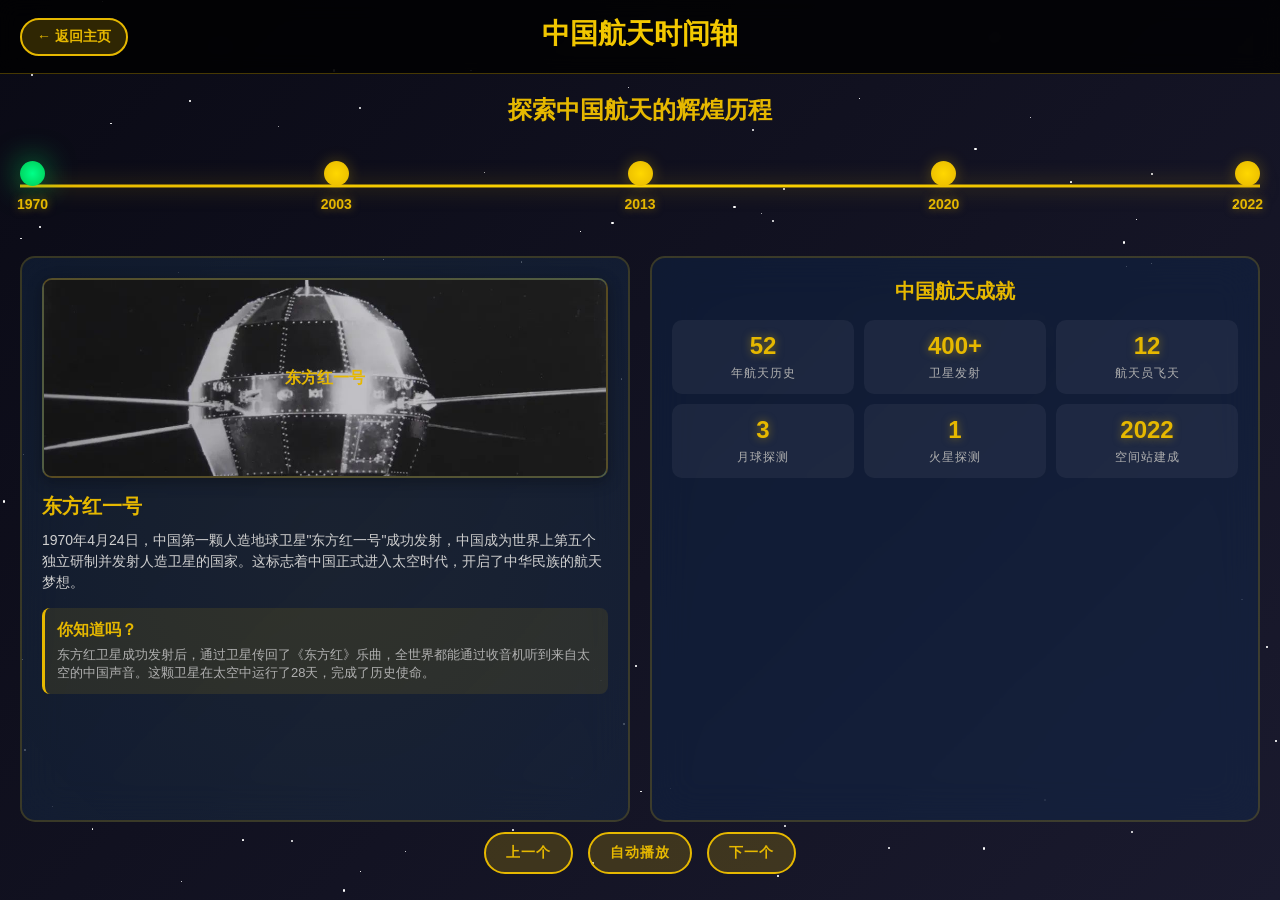
==== timeline-v2.html @ 58a010bd "Add files via upload" ====
<!DOCTYPE html>
<html lang="zh-CN">
<head>
    <meta charset="UTF-8">
    <meta name="viewport" content="width=device-width, initial-scale=1.0">
    <title>中国航天时间轴 - 紧凑版</title>
    
    <!-- CSS文件 -->
    <link rel="stylesheet" href="css/timeline-v2.css">
    
    <!-- 响应式viewport设置 -->
    <meta name="viewport" content="width=device-width, initial-scale=1.0, maximum-scale=1.0, user-scalable=no">
    
    <!-- 移动端优化 -->
    <meta name="mobile-web-app-capable" content="yes">
    <meta name="apple-mobile-web-app-capable" content="yes">
    <meta name="apple-mobile-web-app-status-bar-style" content="black-translucent">
</head>
<body>
    <!-- 星空背景 -->
    <div class="stars" id="stars"></div>

    <!-- 头部导航 -->
    <header>
        <a href="index.html" class="back-button">← 返回主页</a>
        <h1>中国航天时间轴</h1>
    </header>

    <!-- 主容器 -->
    <div class="main-container">
        <!-- 时间轴部分 -->
        <section class="timeline-section">
            <h2 class="timeline-title">探索中国航天的辉煌历程</h2>
            
            <div class="timeline-container">
                <div class="timeline-line"></div>
                <div class="timeline-nodes">
                    <div class="timeline-node active" data-year="1970">
                        <span class="timeline-year">1970</span>
                    </div>
                    <div class="timeline-node" data-year="2003">
                        <span class="timeline-year">2003</span>
                    </div>
                    <div class="timeline-node" data-year="2013">
                        <span class="timeline-year">2013</span>
                    </div>
                    <div class="timeline-node" data-year="2020">
                        <span class="timeline-year">2020</span>
                    </div>
                    <div class="timeline-node" data-year="2022">
                        <span class="timeline-year">2022</span>
                    </div>
                </div>
            </div>
        </section>

        <!-- 内容展示区 -->
        <section class="content-section">
            <!-- 事件展示 -->
            <div class="content-display">
                <div class="autoplay-indicator" id="autoplayIndicator">自动播放中</div>
                
                <!-- 1970年事件 -->
                <div class="event-item active" data-year="1970">
                    <div class="image-container" data-alt="东方红一号">
                        <img src="1970.jpg" alt="东方红一号" class="event-image">
                    </div>
                    <h3 class="event-title">东方红一号</h3>
                    <p class="event-description">
                        1970年4月24日，中国第一颗人造地球卫星"东方红一号"成功发射，中国成为世界上第五个独立研制并发射人造卫星的国家。这标志着中国正式进入太空时代，开启了中华民族的航天梦想。
                    </p>
                    <div class="event-fact">
                        <h4>你知道吗？</h4>
                        <p>东方红卫星成功发射后，通过卫星传回了《东方红》乐曲，全世界都能通过收音机听到来自太空的中国声音。这颗卫星在太空中运行了28天，完成了历史使命。</p>
                    </div>
                </div>

                <!-- 2003年事件 -->
                <div class="event-item" data-year="2003">
                    <div class="image-container" data-alt="神舟五号">
                        <img src="2003.jpg" alt="神舟五号" class="event-image">
                    </div>
                    <h3 class="event-title">神舟五号</h3>
                    <p class="event-description">
                        2003年10月15日，神舟五号载人飞船成功发射，航天员杨利伟成为首位进入太空的中国人。中国成为世界上第三个独立掌握载人航天技术的国家，实现了千年飞天梦想。
                    </p>
                    <div class="event-fact">
                        <h4>你知道吗？</h4>
                        <p>杨利伟在太空飞行了21小时23分，绕地球飞行14圈，行程约60万公里。他在太空中展示了中国国旗和联合国旗，并吃上了太空食品，包括八宝饭等中式食品。</p>
                    </div>
                </div>

                <!-- 2013年事件 -->
                <div class="event-item" data-year="2013">
                    <div class="image-container" data-alt="嫦娥三号">
                        <img src="2013.jpg" alt="嫦娥三号" class="event-image">
                    </div>
                    <h3 class="event-title">嫦娥三号</h3>
                    <p class="event-description">
                        2013年12月14日，嫦娥三号探测器成功在月球表面软着陆，中国成为世界上第三个实现月球软着陆的国家。"玉兔号"月球车开始月面巡视探测，创造了月球探测的新纪录。
                    </p>
                    <div class="event-fact">
                        <h4>你知道吗？</h4>
                        <p>"玉兔号"月球车设计寿命为3个月，但实际在月球上工作了972天，远远超出预期。它传回了大量珍贵的月球表面数据和图像，为人类认识月球做出了重要贡献。</p>
                    </div>
                </div>

                <!-- 2020年事件 -->
                <div class="event-item" data-year="2020">
                    <div class="image-container" data-alt="嫦娥五号">
                        <img src="2020.jpg" alt="嫦娥五号" class="event-image">
                    </div>
                    <h3 class="event-title">嫦娥五号</h3>
                    <p class="event-description">
                        2020年11月24日，嫦娥五号探测器成功发射，执行中国首次月球采样返回任务。12月17日，返回器携带约1.7公斤月球样品安全着陆，中国成为世界上第三个实现月球采样返回的国家。
                    </p>
                    <div class="event-fact">
                        <h4>你知道吗？</h4>
                        <p>这是44年来人类再次从月球带回样本，也是中国航天史上的里程碑。嫦娥五号任务经历了11个阶段，23天的太空之旅，创造了多项中国航天新纪录。</p>
                    </div>
                </div>

                <!-- 2022年事件 -->
                <div class="event-item" data-year="2022">
                    <div class="image-container" data-alt="天宫空间站">
                        <img src="2022.jpg" alt="天宫空间站" class="event-image">
                    </div>
                    <h3 class="event-title">天宫空间站</h3>
                    <p class="event-description">
                        2022年，中国天宫空间站完成在轨建造，正式进入应用与发展阶段。中国拥有了自己的长期在轨运行的"太空之家"，成为世界上第三个独立建造空间站的国家。
                    </p>
                    <div class="event-fact">
                        <h4>你知道吗？</h4>
                        <p>天宫空间站设计寿命为10年，可容纳3名航天员长期驻留。航天员在空间站进行了大量科学实验，包括太空育种、材料科学、生命科学等领域的研究。</p>
                    </div>
                </div>
            </div>

            <!-- 统计信息 -->
            <div class="stats-section">
                <h3 class="stats-title">中国航天成就</h3>
                <div class="stats-grid">
                    <div class="stat-item">
                        <div class="stat-number">52</div>
                        <div class="stat-label">年航天历史</div>
                    </div>
                    <div class="stat-item">
                        <div class="stat-number">400+</div>
                        <div class="stat-label">卫星发射</div>
                    </div>
                    <div class="stat-item">
                        <div class="stat-number">12</div>
                        <div class="stat-label">航天员飞天</div>
                    </div>
                    <div class="stat-item">
                        <div class="stat-number">3</div>
                        <div class="stat-label">月球探测</div>
                    </div>
                    <div class="stat-item">
                        <div class="stat-number">1</div>
                        <div class="stat-label">火星探测</div>
                    </div>
                    <div class="stat-item">
                        <div class="stat-number">2022</div>
                        <div class="stat-label">空间站建成</div>
                    </div>
                </div>
            </div>
        </section>

        <!-- 控制按钮 -->
        <div class="controls">
            <button class="control-btn" onclick="previousEvent()">上一个</button>
            <button class="control-btn" onclick="toggleAutoplay()">自动播放</button>
            <button class="control-btn" onclick="nextEvent()">下一个</button>
        </div>
    </div>

    <!-- JavaScript文件 -->
    <script src="js/timeline-v2.js"></script>
</body>
</html>
---- css/timeline-v2.css ----
/* 中国航天时间轴 V2 - 紧凑版 */
* {
    margin: 0;
    padding: 0;
    box-sizing: border-box;
}

body {
    font-family: 'Noto Sans SC', sans-serif;
    background: linear-gradient(135deg, #0a0a15 0%, #1a1a2e 100%);
    color: #ffffff;
    min-height: 100vh;
    overflow: hidden;
    position: relative;
}

/* 星空背景 */
.stars {
    position: fixed;
    top: 0;
    left: 0;
    width: 100%;
    height: 100%;
    pointer-events: none;
    z-index: 1;
}

.star {
    position: absolute;
    background: white;
    border-radius: 50%;
    animation: twinkle 3s infinite;
}

@keyframes twinkle {
    0%, 100% { opacity: 0.2; }
    50% { opacity: 1; }
}

/* 头部导航 */
header {
    position: relative;
    z-index: 100;
    text-align: center;
    padding: 15px;
    background: rgba(0, 0, 0, 0.8);
    backdrop-filter: blur(10px);
    border-bottom: 1px solid rgba(230, 184, 0, 0.3);
}

h1 {
    font-size: 28px;
    background: linear-gradient(135deg, #e6b800 0%, #ffd700 100%);
    -webkit-background-clip: text;
    -webkit-text-fill-color: transparent;
    background-clip: text;
    margin-bottom: 5px;
}

.back-button {
    position: absolute;
    left: 20px;
    top: 50%;
    transform: translateY(-50%);
    background: rgba(230, 184, 0, 0.2);
    border: 2px solid #e6b800;
    color: #e6b800;
    padding: 8px 15px;
    border-radius: 20px;
    text-decoration: none;
    font-weight: 600;
    transition: all 0.3s ease;
    font-size: 14px;
}

.back-button:hover {
    background: #e6b800;
    color: #0a0a15;
    transform: translateY(-50%) scale(1.05);
}

/* 主容器 */
.main-container {
    max-width: 1400px;
    margin: 0 auto;
    padding: 20px;
    position: relative;
    z-index: 10;
    height: calc(100vh - 80px);
    display: flex;
    flex-direction: column;
    overflow: hidden;
}

/* 时间轴部分 */
.timeline-section {
    flex: 0 0 auto;
    display: flex;
    flex-direction: column;
    margin-bottom: 20px;
}

.timeline-title {
    text-align: center;
    font-size: 24px;
    color: #e6b800;
    margin-bottom: 20px;
    font-weight: 600;
}

/* 时间轴容器 */
.timeline-container {
    position: relative;
    padding: 15px 0;
    margin-bottom: 10px;
    height: 80px;
}

/* 时间轴主线 */
.timeline-line {
    position: absolute;
    top: 50%;
    left: 0;
    right: 0;
    height: 3px;
    background: linear-gradient(90deg, #e6b800 0%, #ffd700 50%, #e6b800 100%);
    transform: translateY(-50%);
    box-shadow: 0 0 20px rgba(230, 184, 0, 0.5);
}

/* 时间轴节点 */
.timeline-nodes {
    display: flex;
    justify-content: space-between;
    position: relative;
    z-index: 2;
    max-width: 100%;
    margin: 0 auto;
}

.timeline-node {
    position: relative;
    width: 25px;
    height: 25px;
    background: radial-gradient(circle, #ffd700 0%, #e6b800 100%);
    border-radius: 50%;
    cursor: pointer;
    transition: all 0.3s ease;
    box-shadow: 0 0 15px rgba(230, 184, 0, 0.3);
    flex-shrink: 0;
}

.timeline-node:hover {
    transform: scale(1.3);
    box-shadow: 0 0 25px rgba(230, 184, 0, 0.8);
}

.timeline-node.active {
    background: radial-gradient(circle, #00ff88 0%, #00c853 100%);
    box-shadow: 0 0 30px rgba(0, 200, 83, 0.8);
    animation: pulse 2s ease-in-out infinite;
}

@keyframes pulse {
    0%, 100% { transform: scale(1); }
    50% { transform: scale(1.2); }
}

.timeline-year {
    position: absolute;
    top: 35px;
    left: 50%;
    transform: translateX(-50%);
    font-size: 14px;
    font-weight: 600;
    color: #e6b800;
    white-space: nowrap;
    text-shadow: 0 0 8px rgba(230, 184, 0, 0.5);
}

/* 内容展示区 */
.content-section {
    display: grid;
    grid-template-columns: 1fr 1fr;
    gap: 20px;
    flex: 1;
    min-height: 0;
    max-height: calc(100vh - 280px);
    overflow: hidden;
}

.content-display {
    background: rgba(15, 52, 96, 0.3);
    backdrop-filter: blur(20px);
    border-radius: 15px;
    padding: 20px;
    border: 2px solid rgba(230, 184, 0, 0.2);
    position: relative;
    overflow: hidden;
    display: flex;
    flex-direction: column;
    min-height: 0;
    height: 100%;
}

.content-display::before {
    content: '';
    position: absolute;
    top: -50%;
    left: -50%;
    width: 200%;
    height: 200%;
    background: radial-gradient(circle, rgba(230, 184, 0, 0.05) 0%, transparent 70%);
    animation: rotate 20s linear infinite;
}

@keyframes rotate {
    from { transform: rotate(0deg); }
    to { transform: rotate(360deg); }
}

/* 图片容器 */
.image-container {
    position: relative;
    width: 100%;
    height: 200px;
    min-height: 200px;
    margin-bottom: 15px;
    overflow: hidden;
    border-radius: 10px;
    background: linear-gradient(135deg, #1a1a2e 0%, #0f3460 100%);
    display: flex;
    align-items: center;
    justify-content: center;
    border: 2px solid rgba(230, 184, 0, 0.3);
    box-shadow: 0 4px 15px rgba(0, 0, 0, 0.3);
}

.event-image {
    width: 100%;
    height: 100%;
    object-fit: cover;
    object-position: center;
    transition: transform 0.3s ease;
    display: block;
}

.event-image:hover {
    transform: scale(1.05);
}

/* 图片加载失败的占位符 */
.image-container::before {
    content: attr(data-alt);
    position: absolute;
    color: #e6b800;
    font-size: 16px;
    font-weight: 600;
    text-align: center;
    z-index: 1;
    pointer-events: none;
}

.event-title {
    font-size: 20px;
    color: #e6b800;
    margin-bottom: 10px;
    font-weight: 700;
    position: relative;
    z-index: 2;
}

.event-description {
    font-size: 14px;
    line-height: 1.5;
    color: #d0d0d0;
    margin-bottom: 15px;
    position: relative;
    z-index: 2;
    flex: 1;
    overflow-y: auto;
    max-height: 120px;
}

.event-fact {
    background: rgba(230, 184, 0, 0.1);
    border-left: 3px solid #e6b800;
    padding: 12px;
    border-radius: 8px;
    position: relative;
    z-index: 2;
    margin-top: auto;
}

.event-fact h4 {
    color: #e6b800;
    margin-bottom: 5px;
    font-size: 16px;
}

.event-fact p {
    color: #b0b0b0;
    line-height: 1.4;
    font-size: 13px;
}

/* 统计信息 */
.stats-section {
    background: rgba(15, 52, 96, 0.3);
    backdrop-filter: blur(20px);
    border-radius: 15px;
    padding: 20px;
    border: 2px solid rgba(230, 184, 0, 0.2);
}

.stats-title {
    font-size: 20px;
    color: #e6b800;
    margin-bottom: 15px;
    text-align: center;
    font-weight: 600;
}

.stats-grid {
    display: grid;
    grid-template-columns: repeat(3, 1fr);
    gap: 10px;
}

.stat-item {
    background: rgba(255, 255, 255, 0.05);
    padding: 12px;
    border-radius: 10px;
    text-align: center;
    transition: all 0.3s ease;
}

.stat-item:hover {
    background: rgba(255, 255, 255, 0.08);
    transform: translateY(-2px);
}

.stat-number {
    font-size: 24px;
    font-weight: 700;
    color: #e6b800;
    margin-bottom: 5px;
    text-shadow: 0 0 8px rgba(230, 184, 0, 0.5);
}

.stat-label {
    font-size: 12px;
    color: #b0b0b0;
    text-transform: uppercase;
    letter-spacing: 1px;
}

/* 控制按钮 */
.controls {
    display: flex;
    justify-content: center;
    gap: 15px;
    margin-top: 10px;
    flex-shrink: 0;
}

.control-btn {
    background: rgba(230, 184, 0, 0.2);
    border: 2px solid #e6b800;
    color: #e6b800;
    padding: 10px 20px;
    border-radius: 25px;
    cursor: pointer;
    font-weight: 600;
    font-size: 14px;
    transition: all 0.3s ease;
    text-transform: uppercase;
    letter-spacing: 1px;
}

.control-btn:hover {
    background: #e6b800;
    color: #0a0a15;
    transform: translateY(-2px);
    box-shadow: 0 5px 15px rgba(230, 184, 0, 0.3);
}

/* 自动播放指示器 */
.autoplay-indicator {
    position: absolute;
    top: 10px;
    right: 10px;
    background: rgba(0, 200, 83, 0.2);
    border: 2px solid #00c853;
    color: #00c853;
    padding: 5px 10px;
    border-radius: 15px;
    font-size: 12px;
    font-weight: 600;
    display: none;
    animation: blink 1s ease-in-out infinite;
}

.autoplay-indicator.active {
    display: block;
}

@keyframes blink {
    0%, 100% { opacity: 1; }
    50% { opacity: 0.5; }
}

/* 响应式设计 */
@media (max-width: 1024px) {
    .content-section {
        grid-template-columns: 1fr;
        gap: 15px;
        max-height: calc(100vh - 320px);
    }
    
    .stats-grid {
        grid-template-columns: repeat(2, 1fr);
    }
    
    .timeline-nodes {
        flex-wrap: wrap;
        gap: 15px;
        justify-content: center;
    }
    
    .timeline-node {
        margin: 0 10px;
    }
}

@media (max-width: 768px) {
    .main-container {
        padding: 15px;
        height: calc(100vh - 70px);
    }
    
    h1 {
        font-size: 24px;
    }
    
    .timeline-container {
        padding: 15px 0;
    }
    
    .timeline-node {
        width: 20px;
        height: 20px;
    }
    
    .timeline-year {
        font-size: 12px;
        top: 30px;
    }
    
    .content-display {
        padding: 15px;
    }
    
    .image-container {
        height: 150px;
        min-height: 150px;
    }
    
    .event-title {
        font-size: 18px;
    }
    
    .controls {
        flex-direction: column;
        align-items: center;
        gap: 10px;
    }
    
    .control-btn {
        width: 100%;
        max-width: 150px;
    }
}

@media (max-width: 480px) {
    header {
        padding: 10px;
    }
    
    .back-button {
        left: 10px;
        padding: 6px 12px;
        font-size: 12px;
    }
    
    .timeline-nodes {
        flex-direction: column;
        align-items: center;
        gap: 20px;
    }
    
    .timeline-line {
        width: 2px;
        height: 100%;
        top: 0;
        left: 50%;
        right: auto;
        transform: translateX(-50%);
    }
    
    .timeline-node {
        position: relative;
        margin: 0;
    }
    
    .timeline-year {
        top: -25px;
        left: 50%;
        transform: translateX(-50%);
    }
    
    .stats-grid {
        grid-template-columns: 1fr;
    }
    
    .image-container {
        height: 120px;
        min-height: 120px;
    }
}

/* 触摸设备优化 */
@media (hover: none) and (pointer: coarse) {
    .timeline-node, .control-btn {
        min-height: 44px;
        min-width: 44px;
    }
}
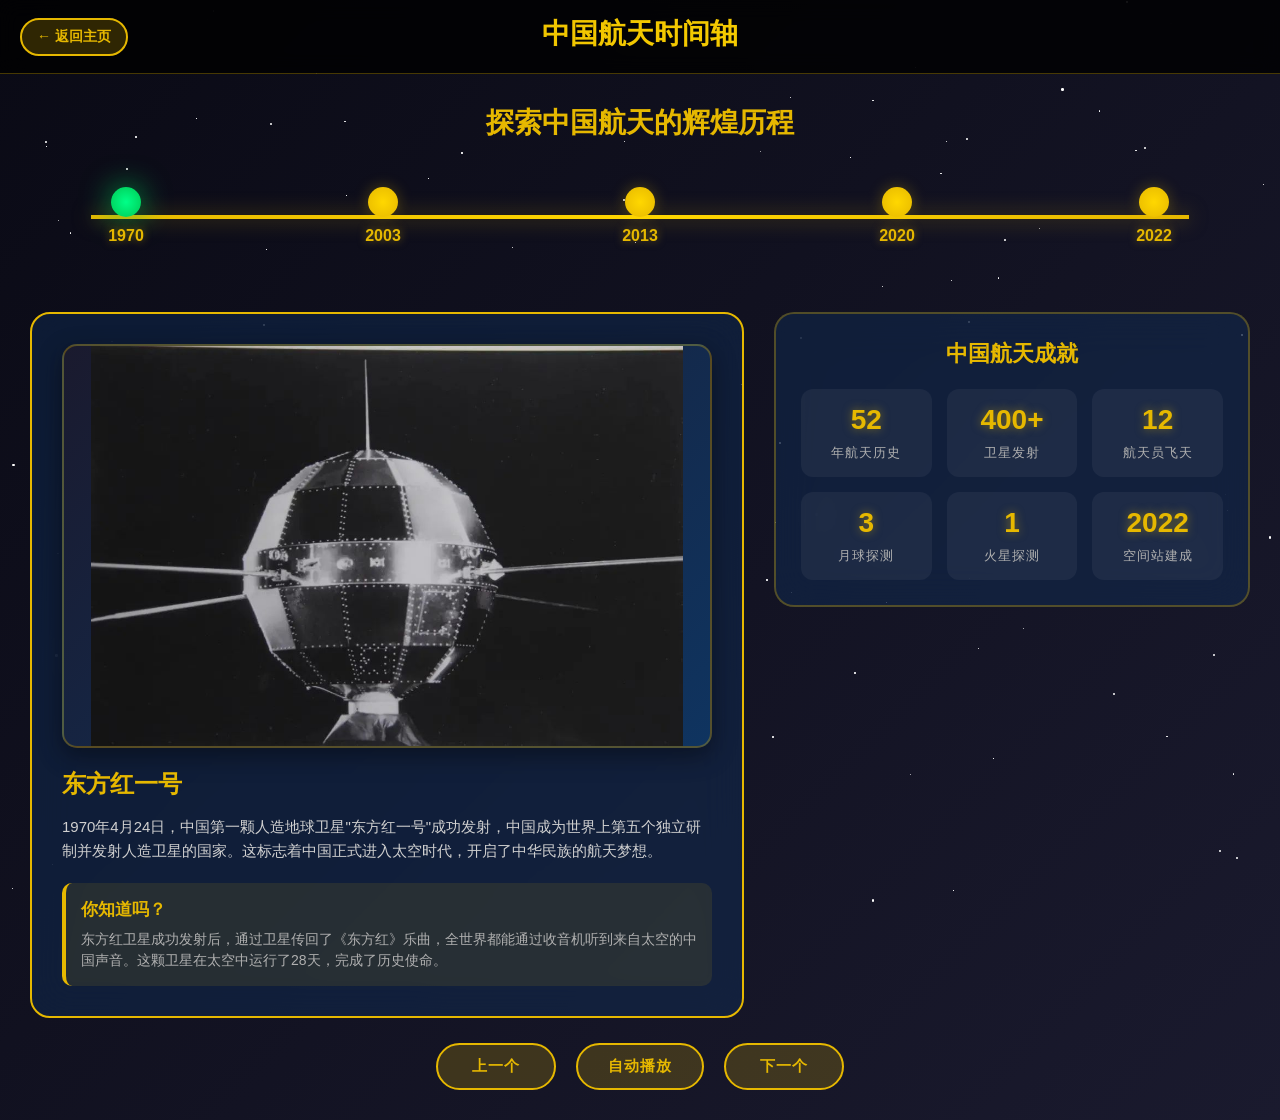
==== commit d5c1aab9: "Add files via upload" ====
--- a/timeline-v2.html
+++ b/timeline-v2.html
@@ -54,13 +54,13 @@
             </div>
         </section>
 
-        <!-- 内容展示区 -->
-        <section class="content-section">
-            <!-- 事件展示 -->
-            <div class="content-display">
-                <div class="autoplay-indicator" id="autoplayIndicator">自动播放中</div>
-                
-                <!-- 1970年事件 -->
+            <!-- 内容展示区 -->
+            <section class="content-section">
+                <!-- 事件展示 -->
+                <div class="content-display">
+                    <div class="autoplay-indicator" id="autoplayIndicator">自动播放中</div>
+                    
+                    <!-- 1970年事件 -->
                 <div class="event-item active" data-year="1970">
                     <div class="image-container" data-alt="东方红一号">
                         <img src="1970.jpg" alt="东方红一号" class="event-image">
--- a/css/timeline-v2.css
+++ b/css/timeline-v2.css
@@ -10,7 +10,7 @@
     background: linear-gradient(135deg, #0a0a15 0%, #1a1a2e 100%);
     color: #ffffff;
     min-height: 100vh;
-    overflow: hidden;
+    overflow-x: hidden;
     position: relative;
 }
 
@@ -81,15 +81,14 @@
 
 /* 主容器 */
 .main-container {
-    max-width: 1400px;
+    max-width: 1600px;
     margin: 0 auto;
-    padding: 20px;
+    padding: 30px;
     position: relative;
     z-index: 10;
-    height: calc(100vh - 80px);
-    display: flex;
-    flex-direction: column;
-    overflow: hidden;
+    min-height: calc(100vh - 70px);
+    height: auto;
+    overflow: visible;
 }
 
 /* 时间轴部分 */
@@ -97,32 +96,32 @@
     flex: 0 0 auto;
     display: flex;
     flex-direction: column;
-    margin-bottom: 20px;
+    margin-bottom: 30px;
 }
 
 .timeline-title {
     text-align: center;
-    font-size: 24px;
-    color: #e6b800;
-    margin-bottom: 20px;
+    font-size: 28px;
+    color: #e6b800;
+    margin-bottom: 25px;
     font-weight: 600;
 }
 
 /* 时间轴容器 */
 .timeline-container {
     position: relative;
-    padding: 15px 0;
-    margin-bottom: 10px;
-    height: 80px;
+    padding: 20px 0;
+    margin-bottom: 15px;
+    height: 100px;
 }
 
 /* 时间轴主线 */
 .timeline-line {
     position: absolute;
     top: 50%;
-    left: 0;
-    right: 0;
-    height: 3px;
+    left: 5%;
+    right: 5%;
+    height: 4px;
     background: linear-gradient(90deg, #e6b800 0%, #ffd700 50%, #e6b800 100%);
     transform: translateY(-50%);
     box-shadow: 0 0 20px rgba(230, 184, 0, 0.5);
@@ -134,14 +133,15 @@
     justify-content: space-between;
     position: relative;
     z-index: 2;
-    max-width: 100%;
+    max-width: 90%;
     margin: 0 auto;
+    padding: 0 20px;
 }
 
 .timeline-node {
     position: relative;
-    width: 25px;
-    height: 25px;
+    width: 30px;
+    height: 30px;
     background: radial-gradient(circle, #ffd700 0%, #e6b800 100%);
     border-radius: 50%;
     cursor: pointer;
@@ -168,10 +168,10 @@
 
 .timeline-year {
     position: absolute;
-    top: 35px;
+    top: 40px;
     left: 50%;
     transform: translateX(-50%);
-    font-size: 14px;
+    font-size: 16px;
     font-weight: 600;
     color: #e6b800;
     white-space: nowrap;
@@ -181,26 +181,28 @@
 /* 内容展示区 */
 .content-section {
     display: grid;
-    grid-template-columns: 1fr 1fr;
-    gap: 20px;
+    grid-template-columns: 1.2fr 0.8fr;
+    gap: 30px;
     flex: 1;
     min-height: 0;
-    max-height: calc(100vh - 280px);
-    overflow: hidden;
+    overflow: visible;
+    height: auto;
 }
 
 .content-display {
-    background: rgba(15, 52, 96, 0.3);
+    background: rgba(15, 52, 96, 0.4);
     backdrop-filter: blur(20px);
-    border-radius: 15px;
-    padding: 20px;
-    border: 2px solid rgba(230, 184, 0, 0.2);
-    position: relative;
-    overflow: hidden;
+    border-radius: 20px;
+    padding: 30px;
+    border: 2px solid rgba(230, 184, 0, 2);
+    position: relative;
+    overflow: visible;
     display: flex;
     flex-direction: column;
+    min-height: 400px;
+}
+    flex-direction: column;
     min-height: 0;
-    height: 100%;
 }
 
 .content-display::before {
@@ -223,30 +225,33 @@
 .image-container {
     position: relative;
     width: 100%;
-    height: 200px;
-    min-height: 200px;
-    margin-bottom: 15px;
+    margin-bottom: 20px;
     overflow: hidden;
-    border-radius: 10px;
+    border-radius: 15px;
     background: linear-gradient(135deg, #1a1a2e 0%, #0f3460 100%);
-    display: flex;
-    align-items: center;
-    justify-content: center;
+    display: block !important;
     border: 2px solid rgba(230, 184, 0, 0.3);
-    box-shadow: 0 4px 15px rgba(0, 0, 0, 0.3);
+    box-shadow: 0 8px 25px rgba(0, 0, 0, 0.4);
+    z-index: 1;
 }
 
 .event-image {
-    width: 100%;
-    height: 100%;
-    object-fit: cover;
-    object-position: center;
+    width: 100% !important;
+    height: auto !important;
+    max-height: 400px !important;
+    object-fit: contain !important;
+    object-position: center !important;
     transition: transform 0.3s ease;
-    display: block;
+    display: block !important;
+    border-radius: 13px;
+    z-index: 2;
+    position: relative;
+    visibility: visible !important;
+    opacity: 1 !important;
 }
 
 .event-image:hover {
-    transform: scale(1.05);
+    transform: scale(1.02);
 }
 
 /* 图片加载失败的占位符 */
@@ -259,34 +264,55 @@
     text-align: center;
     z-index: 1;
     pointer-events: none;
+    opacity: 0;
+    transition: opacity 0.3s ease;
+}
+
+/* 当图片加载失败时显示占位符 */
+.image-container:not(:has(.event-image[src]))::before,
+.image-container .event-image[src=""]::before {
+    opacity: 1;
+}
+
+/* 移动端图片占位符字体调整 */
+@media (max-width: 768px) {
+    .image-container::before {
+        font-size: 14px;
+    }
+}
+
+@media (max-width: 480px) {
+    .image-container::before {
+        font-size: 12px;
+    }
 }
 
 .event-title {
-    font-size: 20px;
-    color: #e6b800;
-    margin-bottom: 10px;
+    font-size: 24px;
+    color: #e6b800;
+    margin-bottom: 15px;
     font-weight: 700;
     position: relative;
     z-index: 2;
 }
 
 .event-description {
-    font-size: 14px;
-    line-height: 1.5;
+    font-size: 15px;
+    line-height: 1.6;
     color: #d0d0d0;
-    margin-bottom: 15px;
+    margin-bottom: 20px;
     position: relative;
     z-index: 2;
     flex: 1;
-    overflow-y: auto;
-    max-height: 120px;
+    overflow-y: visible;
+    max-height: none;
 }
 
 .event-fact {
     background: rgba(230, 184, 0, 0.1);
-    border-left: 3px solid #e6b800;
-    padding: 12px;
-    border-radius: 8px;
+    border-left: 4px solid #e6b800;
+    padding: 15px;
+    border-radius: 10px;
     position: relative;
     z-index: 2;
     margin-top: auto;
@@ -294,29 +320,30 @@
 
 .event-fact h4 {
     color: #e6b800;
-    margin-bottom: 5px;
-    font-size: 16px;
+    margin-bottom: 8px;
+    font-size: 17px;
 }
 
 .event-fact p {
     color: #b0b0b0;
-    line-height: 1.4;
-    font-size: 13px;
+    line-height: 1.5;
+    font-size: 14px;
 }
 
 /* 统计信息 */
 .stats-section {
-    background: rgba(15, 52, 96, 0.3);
+    background: rgba(15, 52, 96, 0.4);
     backdrop-filter: blur(20px);
-    border-radius: 15px;
-    padding: 20px;
-    border: 2px solid rgba(230, 184, 0, 0.2);
+    border-radius: 20px;
+    padding: 25px;
+    border: 2px solid rgba(230, 184, 0, 0.3);
+    height: fit-content;
 }
 
 .stats-title {
-    font-size: 20px;
-    color: #e6b800;
-    margin-bottom: 15px;
+    font-size: 22px;
+    color: #e6b800;
+    margin-bottom: 20px;
     text-align: center;
     font-weight: 600;
 }
@@ -324,32 +351,32 @@
 .stats-grid {
     display: grid;
     grid-template-columns: repeat(3, 1fr);
-    gap: 10px;
+    gap: 15px;
 }
 
 .stat-item {
     background: rgba(255, 255, 255, 0.05);
-    padding: 12px;
-    border-radius: 10px;
+    padding: 15px;
+    border-radius: 12px;
     text-align: center;
     transition: all 0.3s ease;
 }
 
 .stat-item:hover {
-    background: rgba(255, 255, 255, 0.08);
-    transform: translateY(-2px);
+    background: rgba(255, 255, 255, 0.1);
+    transform: translateY(-3px);
 }
 
 .stat-number {
-    font-size: 24px;
+    font-size: 28px;
     font-weight: 700;
     color: #e6b800;
-    margin-bottom: 5px;
-    text-shadow: 0 0 8px rgba(230, 184, 0, 0.5);
+    margin-bottom: 8px;
+    text-shadow: 0 0 10px rgba(230, 184, 0, 0.5);
 }
 
 .stat-label {
-    font-size: 12px;
+    font-size: 13px;
     color: #b0b0b0;
     text-transform: uppercase;
     letter-spacing: 1px;
@@ -359,8 +386,8 @@
 .controls {
     display: flex;
     justify-content: center;
-    gap: 15px;
-    margin-top: 10px;
+    gap: 20px;
+    margin-top: 25px;
     flex-shrink: 0;
 }
 
@@ -368,14 +395,15 @@
     background: rgba(230, 184, 0, 0.2);
     border: 2px solid #e6b800;
     color: #e6b800;
-    padding: 10px 20px;
-    border-radius: 25px;
+    padding: 12px 30px;
+    border-radius: 30px;
     cursor: pointer;
     font-weight: 600;
-    font-size: 14px;
+    font-size: 15px;
     transition: all 0.3s ease;
     text-transform: uppercase;
     letter-spacing: 1px;
+    min-width: 120px;
 }
 
 .control-btn:hover {
@@ -416,6 +444,7 @@
         grid-template-columns: 1fr;
         gap: 15px;
         max-height: calc(100vh - 320px);
+        overflow: auto;
     }
     
     .stats-grid {
@@ -436,96 +465,214 @@
 @media (max-width: 768px) {
     .main-container {
         padding: 15px;
-        height: calc(100vh - 70px);
+        height: auto;
+        min-height: calc(100vh - 70px);
+        overflow: visible;
     }
     
     h1 {
-        font-size: 24px;
+        font-size: 20px;
     }
     
     .timeline-container {
-        padding: 15px 0;
+        padding: 10px 0;
+        height: 60px;
+    }
+    
+    .timeline-nodes {
+        justify-content: space-around;
+        padding: 0 10px;
     }
     
     .timeline-node {
-        width: 20px;
-        height: 20px;
+        width: 18px;
+        height: 18px;
+        margin: 0 5px;
     }
     
     .timeline-year {
-        font-size: 12px;
-        top: 30px;
+        font-size: 11px;
+        top: 25px;
+    }
+    
+    .timeline-line {
+        top: 50%;
+    }
+    
+    .content-section {
+        display: flex;
+        flex-direction: column;
+        gap: 15px;
+        max-height: none;
+        overflow: visible;
     }
     
     .content-display {
         padding: 15px;
+        overflow: visible;
     }
     
     .image-container {
-        height: 150px;
-        min-height: 150px;
+        width: 100%;
+        max-width: 100%;
+    }
+    
+    .event-image {
+        width: 100%;
+        height: auto;
+        object-fit: contain;
     }
     
     .event-title {
         font-size: 18px;
     }
     
+    .event-description {
+        max-height: none;
+    }
+    
     .controls {
-        flex-direction: column;
-        align-items: center;
+        flex-direction: row;
+        flex-wrap: wrap;
         gap: 10px;
     }
     
     .control-btn {
-        width: 100%;
-        max-width: 150px;
+        flex: 1;
+        min-width: 80px;
+        max-width: none;
+        padding: 10px 15px;
     }
 }
 
 @media (max-width: 480px) {
     header {
-        padding: 10px;
+        padding: 10px 40px;
+    }
+    
+    h1 {
+        font-size: 18px;
     }
     
     .back-button {
         left: 10px;
-        padding: 6px 12px;
+        padding: 5px 10px;
         font-size: 12px;
     }
     
+    .main-container {
+        padding: 10px;
+        height: auto;
+        min-height: calc(100vh - 60px);
+    }
+    
+    .timeline-title {
+        font-size: 16px;
+        margin-bottom: 10px;
+    }
+    
+    .timeline-container {
+        height: 50px;
+        padding: 8px 0;
+        margin-bottom: 10px;
+    }
+    
     .timeline-nodes {
-        flex-direction: column;
+        flex-direction: row;
+        justify-content: space-around;
         align-items: center;
-        gap: 20px;
+        width: 100%;
     }
     
     .timeline-line {
-        width: 2px;
-        height: 100%;
-        top: 0;
-        left: 50%;
-        right: auto;
-        transform: translateX(-50%);
+        display: none;
     }
     
     .timeline-node {
         position: relative;
-        margin: 0;
+        margin: 0 3px;
+        width: 16px;
+        height: 16px;
     }
     
     .timeline-year {
-        top: -25px;
+        position: absolute;
+        top: -18px;
         left: 50%;
         transform: translateX(-50%);
+        font-size: 10px;
+        white-space: nowrap;
+    }
+    
+    .content-section {
+        gap: 12px;
+        max-height: none;
+        overflow: visible;
+    }
+    
+    .content-display {
+        padding: 12px;
+    }
+    
+    .stats-section {
+        padding: 12px;
     }
     
     .stats-grid {
-        grid-template-columns: 1fr;
+        grid-template-columns: repeat(3, 1fr);
+        gap: 6px;
+    }
+    
+    .stat-item {
+        padding: 6px;
+    }
+    
+    .stat-number {
+        font-size: 16px;
+    }
+    
+    .stat-label {
+        font-size: 9px;
     }
     
     .image-container {
-        height: 120px;
-        min-height: 120px;
+        width: 100%;
+    }
+    
+    .event-image {
+        width: 100%;
+        height: auto;
+    }
+    
+    .event-title {
+        font-size: 16px;
+    }
+    
+    .event-description {
+        font-size: 13px;
+        max-height: none;
+    }
+    
+    .event-fact {
+        padding: 8px;
+    }
+    
+    .event-fact h4 {
+        font-size: 14px;
+    }
+    
+    .event-fact p {
+        font-size: 12px;
+    }
+    
+    .controls {
+        margin-top: 10px;
+        gap: 8px;
+    }
+    
+    .control-btn {
+        padding: 8px 12px;
+        font-size: 12px;
     }
 }
 
@@ -535,4 +682,27 @@
         min-height: 44px;
         min-width: 44px;
     }
-}
+    
+    .timeline-node {
+        padding: 10px;
+        box-sizing: border-box;
+    }
+    
+    .control-btn {
+        padding: 12px 20px;
+    }
+    
+    .timeline-node:active {
+        transform: scale(1.1);
+        transition: transform 0.1s ease;
+    }
+    
+    .control-btn:active {
+        transform: translateY(-1px);
+        transition: transform 0.1s ease;
+    }
+    
+    .content-section {
+        -webkit-overflow-scrolling: touch;
+    }
+}
